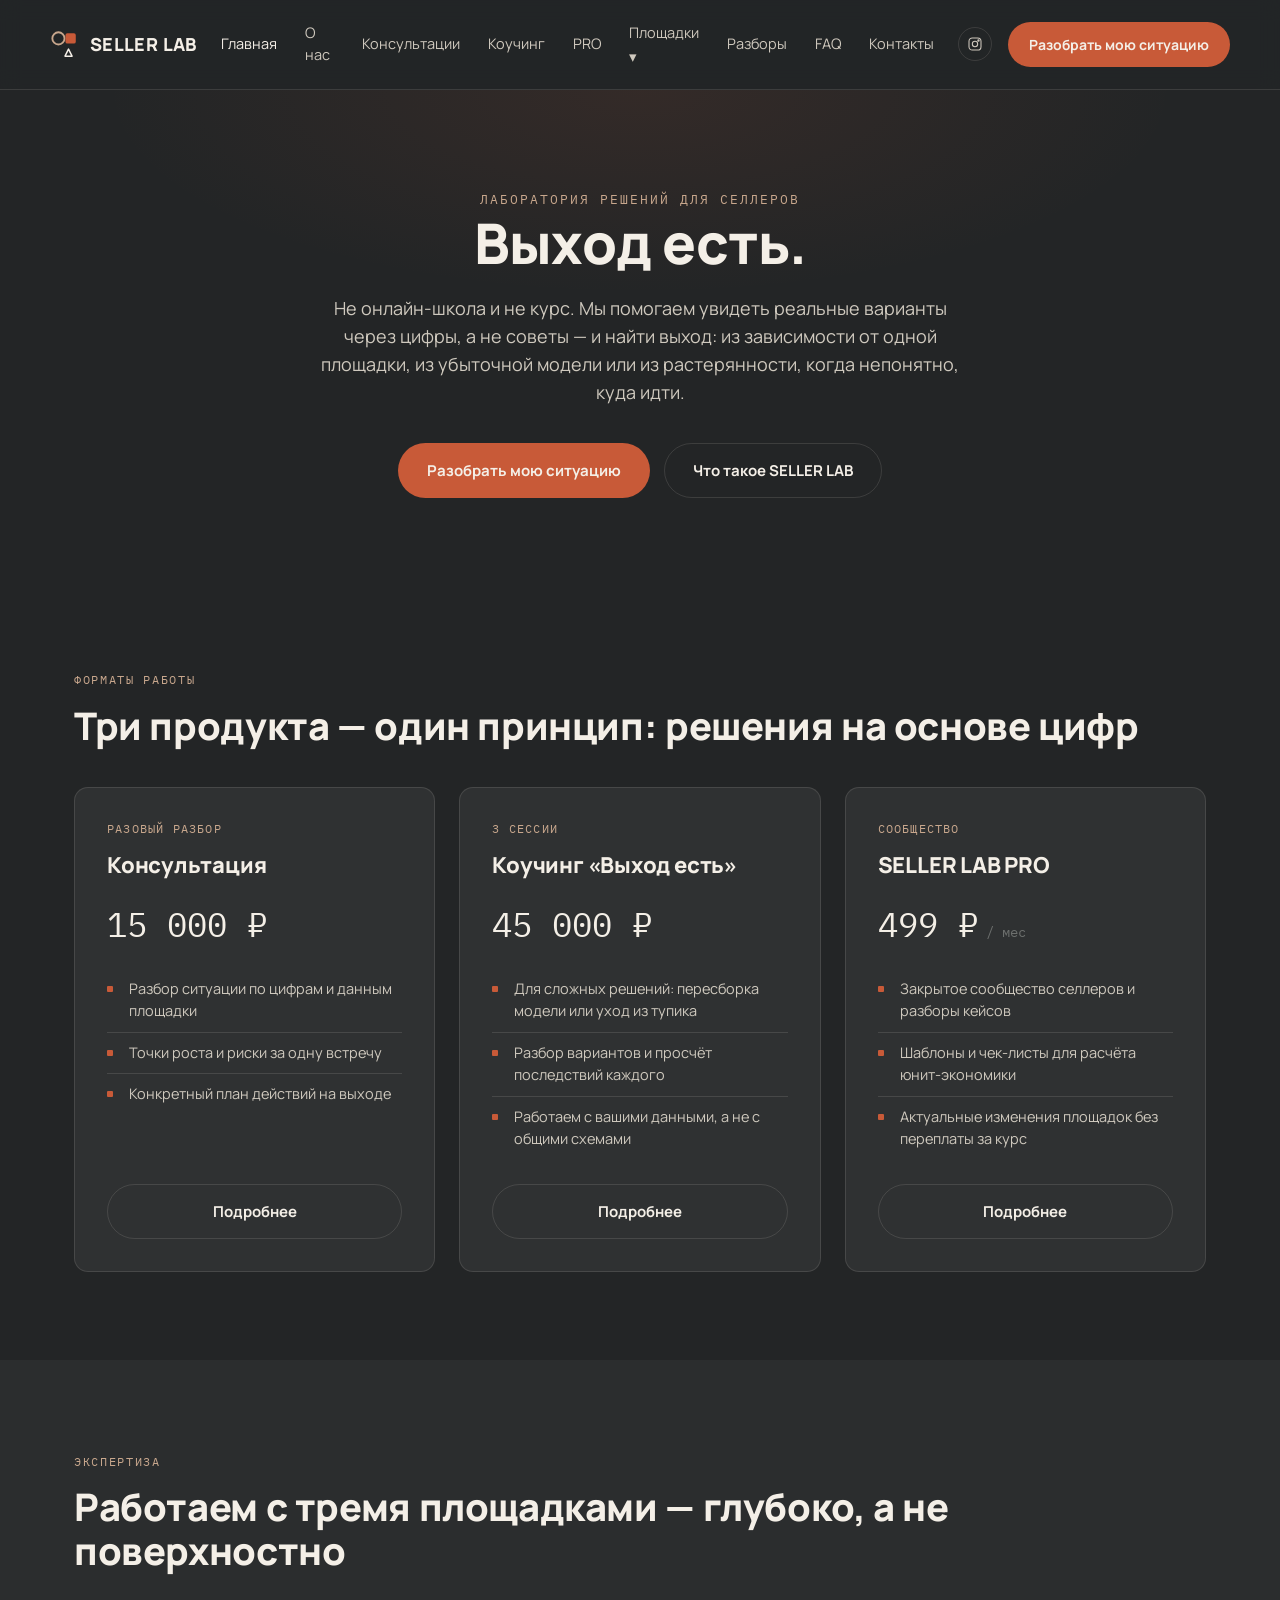
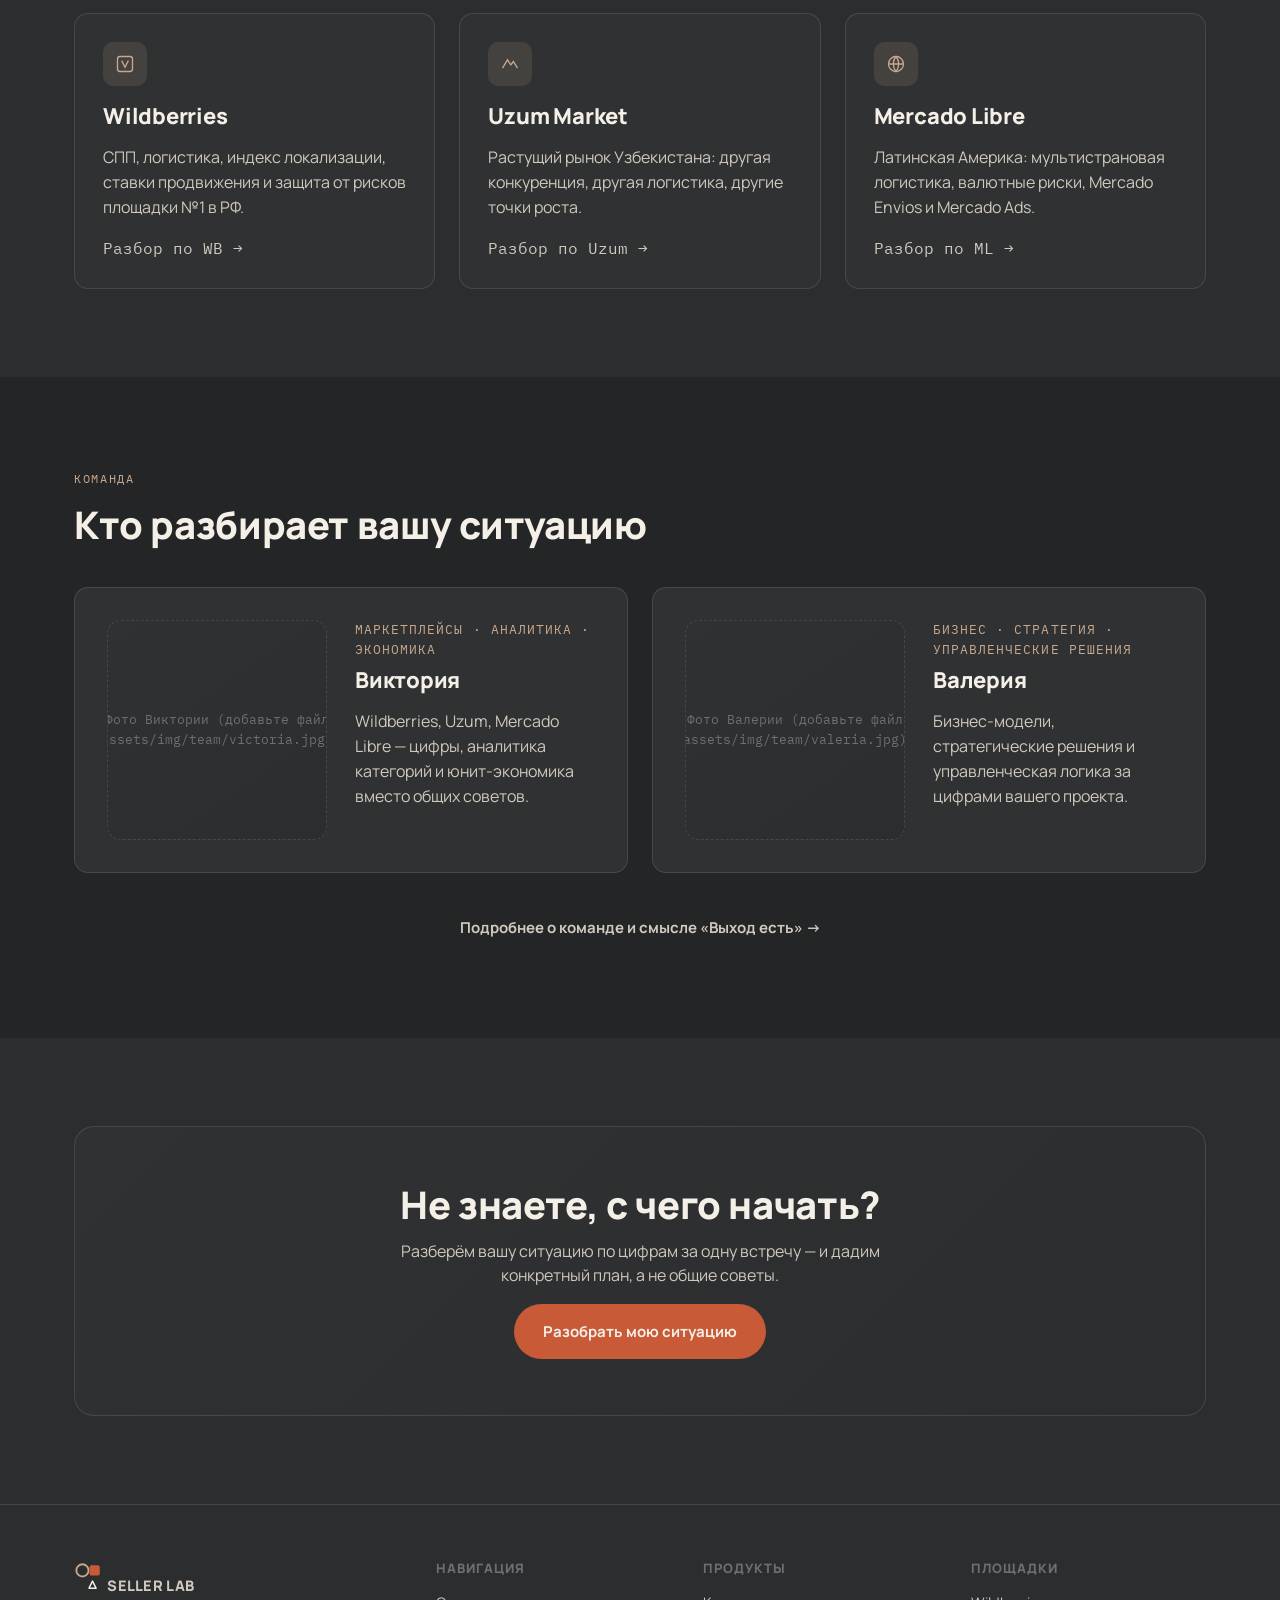
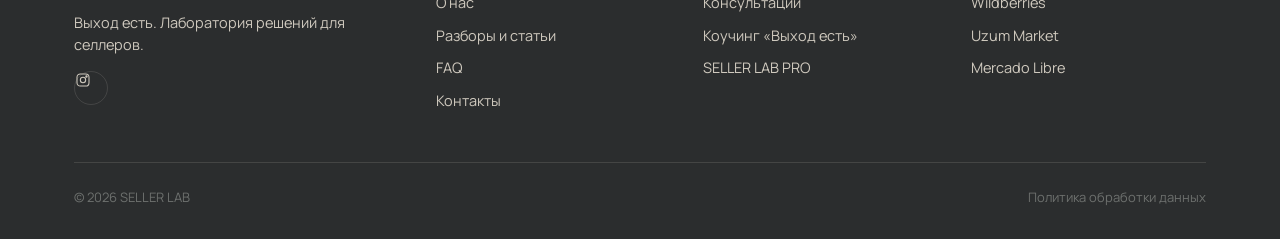
==== index.html @ f4eccfc7 "Собрать многостраничный сайт SELLER LAB 12 страниц по брифу: главная, о проекте и команде, консульта" ====
<!DOCTYPE html>
<html lang="ru">
<head>
<meta charset="UTF-8">
<meta name="viewport" content="width=device-width, initial-scale=1.0">
<title>SELLER LAB — лаборатория решений для селлеров</title>
<meta name="description" content="SELLER LAB помогает продавцам на маркетплейсах увидеть реальные варианты через цифры: консультации, коучинг «Выход есть» и закрытое сообщество PRO.">
<link rel="icon" type="image/svg+xml" href="assets/img/logo-mark.svg">
<link rel="stylesheet" href="assets/css/style.css">
<link rel="preconnect" href="https://fonts.googleapis.com">
<link rel="preconnect" href="https://fonts.gstatic.com" crossorigin>
<link href="https://fonts.googleapis.com/css2?family=Manrope:wght@400;500;700;800&family=IBM+Plex+Mono:wght@400;500;600&display=swap" rel="stylesheet">
</head>
<body>

<header class="header" data-header>
  <div class="container header__inner">
    <a href="index.html" class="logo">
      <svg viewBox="0 0 32 32" fill="none"><circle cx="9" cy="10" r="6.5" stroke="#C8A78D" stroke-width="2"/><rect x="16.5" y="4.5" width="11" height="11" rx="2" fill="#C85A38"/><path d="M16 29 L23.5 29 L19.75 21.5 Z" stroke="#F4EFE7" stroke-width="1.6" stroke-linejoin="round"/></svg>
      SELLER LAB
    </a>
    <nav class="nav">
      <a href="index.html" class="is-active">Главная</a>
      <a href="about.html">О нас</a>
      <a href="consulting.html">Консультации</a>
      <a href="coaching.html">Коучинг</a>
      <a href="pro.html">PRO</a>
      <div class="nav__drop">
        <a href="#">Площадки ▾</a>
        <div class="nav__drop-list">
          <a href="wildberries.html">Wildberries</a>
          <a href="uzum.html">Uzum Market</a>
          <a href="mercadolibre.html">Mercado Libre</a>
        </div>
      </div>
      <a href="cases.html">Разборы</a>
      <a href="faq.html">FAQ</a>
      <a href="contacts.html">Контакты</a>
    </nav>
    <div class="header__actions">
      <div class="socials">
        <a href="https://www.instagram.com/sellerlab_io/" target="_blank" rel="noopener" aria-label="Instagram"><svg viewBox="0 0 24 24" fill="none" stroke="currentColor" stroke-width="1.6"><rect x="3" y="3" width="18" height="18" rx="5"/><circle cx="12" cy="12" r="4"/><circle cx="17.2" cy="6.8" r="1"/></svg></a>
      </div>
      <a href="consulting.html#request" class="btn btn--primary btn--sm">Разобрать мою ситуацию</a>
      <button class="nav-toggle" data-nav-toggle aria-label="Меню">
        <svg viewBox="0 0 24 24" fill="none" stroke="currentColor" stroke-width="2"><path d="M3 6h18M3 12h18M3 18h18"/></svg>
      </button>
    </div>
  </div>
</header>

<section class="hero">
  <div class="container">
    <span class="hero__tag">Лаборатория решений для селлеров</span>
    <h1>Выход есть.</h1>
    <p class="hero__sub">Не онлайн-школа и не курс. Мы помогаем увидеть реальные варианты через цифры, а не советы — и найти выход: из зависимости от одной площадки, из убыточной модели или из растерянности, когда непонятно, куда идти.</p>
    <div class="hero__cta">
      <a href="consulting.html#request" class="btn btn--primary">Разобрать мою ситуацию</a>
      <a href="about.html" class="btn btn--outline">Что такое SELLER LAB</a>
    </div>
  </div>
</section>

<section class="section">
  <div class="container">
    <span class="section-tag">Форматы работы</span>
    <h2>Три продукта — один принцип: решения на основе цифр</h2>
    <div class="grid grid--3" style="margin-top:40px;">

      <div class="card product-card">
        <span class="product-card__label">Разовый разбор</span>
        <h3>Консультация</h3>
        <div class="product-card__price">15 000 ₽</div>
        <ul>
          <li>Разбор ситуации по цифрам и данным площадки</li>
          <li>Точки роста и риски за одну встречу</li>
          <li>Конкретный план действий на выходе</li>
        </ul>
        <a href="consulting.html" class="btn btn--outline btn--block">Подробнее</a>
      </div>

      <div class="card product-card">
        <span class="product-card__label">3 сессии</span>
        <h3>Коучинг «Выход есть»</h3>
        <div class="product-card__price">45 000 ₽</div>
        <ul>
          <li>Для сложных решений: пересборка модели или уход из тупика</li>
          <li>Разбор вариантов и просчёт последствий каждого</li>
          <li>Работаем с вашими данными, а не с общими схемами</li>
        </ul>
        <a href="coaching.html" class="btn btn--outline btn--block">Подробнее</a>
      </div>

      <div class="card product-card">
        <span class="product-card__label">Сообщество</span>
        <h3>SELLER LAB PRO</h3>
        <div class="product-card__price">499 ₽<span> / мес</span></div>
        <ul>
          <li>Закрытое сообщество селлеров и разборы кейсов</li>
          <li>Шаблоны и чек-листы для расчёта юнит-экономики</li>
          <li>Актуальные изменения площадок без переплаты за курс</li>
        </ul>
        <a href="pro.html" class="btn btn--outline btn--block">Подробнее</a>
      </div>

    </div>
  </div>
</section>

<section class="section section--alt">
  <div class="container">
    <span class="section-tag">Экспертиза</span>
    <h2>Работаем с тремя площадками — глубоко, а не поверхностно</h2>
    <div class="grid grid--3" style="margin-top:40px;">

      <a href="wildberries.html" class="card platform-card">
        <div class="platform-card__icon"><svg width="20" height="20" viewBox="0 0 24 24" fill="none" stroke="currentColor" stroke-width="1.6"><rect x="3" y="3" width="18" height="18" rx="3"/><path d="M8 8l4 8 4-8"/></svg></div>
        <h3>Wildberries</h3>
        <p>СПП, логистика, индекс локализации, ставки продвижения и защита от рисков площадки №1 в РФ.</p>
        <span class="btn--ghost mono">Разбор по WB →</span>
      </a>

      <a href="uzum.html" class="card platform-card">
        <div class="platform-card__icon"><svg width="20" height="20" viewBox="0 0 24 24" fill="none" stroke="currentColor" stroke-width="1.6"><path d="M3 17l6-10 4 6 3-4 5 8"/></svg></div>
        <h3>Uzum Market</h3>
        <p>Растущий рынок Узбекистана: другая конкуренция, другая логистика, другие точки роста.</p>
        <span class="btn--ghost mono">Разбор по Uzum →</span>
      </a>

      <a href="mercadolibre.html" class="card platform-card">
        <div class="platform-card__icon"><svg width="20" height="20" viewBox="0 0 24 24" fill="none" stroke="currentColor" stroke-width="1.6"><circle cx="12" cy="12" r="9"/><path d="M3 12h18M12 3a14 14 0 010 18 14 14 0 010-18z"/></svg></div>
        <h3>Mercado Libre</h3>
        <p>Латинская Америка: мультистрановая логистика, валютные риски, Mercado Envios и Mercado Ads.</p>
        <span class="btn--ghost mono">Разбор по ML →</span>
      </a>

    </div>
  </div>
</section>

<section class="section">
  <div class="container">
    <span class="section-tag">Команда</span>
    <h2>Кто разбирает вашу ситуацию</h2>
    <div class="grid grid--2" style="margin-top:40px;">
      <div class="card team-card">
        <div class="team-photo"><img src="assets/img/team/victoria.jpg" alt="Виктория" onerror="this.parentElement.textContent='Фото Виктории\n(добавьте файл assets/img/team/victoria.jpg)'"></div>
        <div>
          <div class="team-role">Маркетплейсы · аналитика · экономика</div>
          <h3>Виктория</h3>
          <p>Wildberries, Uzum, Mercado Libre — цифры, аналитика категорий и юнит-экономика вместо общих советов.</p>
        </div>
      </div>
      <div class="card team-card">
        <div class="team-photo"><img src="assets/img/team/valeria.jpg" alt="Валерия" onerror="this.parentElement.textContent='Фото Валерии\n(добавьте файл assets/img/team/valeria.jpg)'"></div>
        <div>
          <div class="team-role">Бизнес · стратегия · управленческие решения</div>
          <h3>Валерия</h3>
          <p>Бизнес-модели, стратегические решения и управленческая логика за цифрами вашего проекта.</p>
        </div>
      </div>
    </div>
    <div class="text-center" style="margin-top:32px;">
      <a href="about.html" class="btn btn--ghost mono">Подробнее о команде и смысле «Выход есть» →</a>
    </div>
  </div>
</section>

<section class="section section--alt">
  <div class="container">
    <div class="cta-banner">
      <h2>Не знаете, с чего начать?</h2>
      <p>Разберём вашу ситуацию по цифрам за одну встречу — и дадим конкретный план, а не общие советы.</p>
      <a href="consulting.html#request" class="btn btn--primary">Разобрать мою ситуацию</a>
    </div>
  </div>
</section>

<footer class="footer">
  <div class="container">
    <div class="footer__top">
      <div class="footer__col">
        <a href="index.html" class="logo" style="margin-bottom:14px;">
          <svg viewBox="0 0 32 32" fill="none"><circle cx="9" cy="10" r="6.5" stroke="#C8A78D" stroke-width="2"/><rect x="16.5" y="4.5" width="11" height="11" rx="2" fill="#C85A38"/><path d="M16 29 L23.5 29 L19.75 21.5 Z" stroke="#F4EFE7" stroke-width="1.6" stroke-linejoin="round"/></svg>
          SELLER LAB
        </a>
        <p>Выход есть. Лаборатория решений для селлеров.</p>
        <div class="socials" style="margin-top:14px;">
          <a href="https://www.instagram.com/sellerlab_io/" target="_blank" rel="noopener" aria-label="Instagram"><svg viewBox="0 0 24 24" fill="none" stroke="currentColor" stroke-width="1.6"><rect x="3" y="3" width="18" height="18" rx="5"/><circle cx="12" cy="12" r="4"/><circle cx="17.2" cy="6.8" r="1"/></svg></a>
        </div>
      </div>
      <div class="footer__col">
        <h4>Навигация</h4>
        <a href="about.html">О нас</a>
        <a href="cases.html">Разборы и статьи</a>
        <a href="faq.html">FAQ</a>
        <a href="contacts.html">Контакты</a>
      </div>
      <div class="footer__col">
        <h4>Продукты</h4>
        <a href="consulting.html">Консультации</a>
        <a href="coaching.html">Коучинг «Выход есть»</a>
        <a href="pro.html">SELLER LAB PRO</a>
      </div>
      <div class="footer__col">
        <h4>Площадки</h4>
        <a href="wildberries.html">Wildberries</a>
        <a href="uzum.html">Uzum Market</a>
        <a href="mercadolibre.html">Mercado Libre</a>
      </div>
    </div>
    <div class="footer__bottom">
      <span>© 2026 SELLER LAB</span>
      <a href="privacy.html">Политика обработки данных</a>
    </div>
  </div>
</footer>

<script src="assets/js/main.js"></script>
</body>
</html>
---- assets/css/style.css ----
/* ==========================================================================
   SELLER LAB — базовые стили
   Палитра «Карбон и паприка»: 60–70% фон, 20–30% графит/песок, паприка ≤10% — только акцент
   ========================================================================== */

:root {
  --carbon: #232526;
  --carbon-soft: #2b2d2e;
  --carbon-card: #2f3132;
  --graphite: #6D706E;
  --paprika: #C85A38;
  --paprika-dark: #a94a2d;
  --sand: #C8A78D;
  --ivory: #F4EFE7;
  --ivory-dim: #cfc9be;
  --border: rgba(244, 239, 231, 0.12);

  --font-head: 'Manrope', Arial, sans-serif;
  --font-mono: 'IBM Plex Mono', 'Courier New', monospace;

  --container: 1180px;
  --radius: 14px;
}

* { box-sizing: border-box; }

html { scroll-behavior: smooth; }

body {
  margin: 0;
  background: var(--carbon);
  color: var(--ivory);
  font-family: var(--font-head);
  font-size: 16px;
  line-height: 1.55;
  -webkit-font-smoothing: antialiased;
}

img { max-width: 100%; display: block; }

a { color: inherit; text-decoration: none; }

h1, h2, h3, h4 {
  font-family: var(--font-head);
  font-weight: 800;
  line-height: 1.15;
  margin: 0 0 16px;
  letter-spacing: -0.01em;
}

h1 { font-size: clamp(32px, 5vw, 56px); }
h2 { font-size: clamp(26px, 3.4vw, 38px); }
h3 { font-size: 22px; }

p { margin: 0 0 16px; color: var(--ivory-dim); }

.lead { font-size: 19px; color: var(--ivory); }

.mono { font-family: var(--font-mono); }

.container {
  max-width: var(--container);
  margin: 0 auto;
  padding: 0 24px;
}

.section { padding: 88px 0; }
.section--tight { padding: 56px 0; }
.section--alt { background: var(--carbon-soft); }

.section-tag {
  font-family: var(--font-mono);
  color: var(--sand);
  text-transform: uppercase;
  letter-spacing: 0.14em;
  font-size: 12px;
  margin-bottom: 14px;
  display: inline-block;
}

/* ---------- Кнопки ---------- */

.btn {
  display: inline-flex;
  align-items: center;
  justify-content: center;
  gap: 8px;
  padding: 15px 28px;
  border-radius: 999px;
  font-family: var(--font-head);
  font-weight: 700;
  font-size: 15px;
  border: 1px solid transparent;
  cursor: pointer;
  transition: transform 0.15s ease, background 0.15s ease, border-color 0.15s ease, color 0.15s ease;
  white-space: nowrap;
}
.btn:hover { transform: translateY(-1px); }

.btn--primary {
  background: var(--paprika);
  color: var(--ivory);
}
.btn--primary:hover { background: var(--paprika-dark); }

.btn--outline {
  background: transparent;
  border-color: var(--border);
  color: var(--ivory);
}
.btn--outline:hover { border-color: var(--sand); color: var(--sand); }

.btn--ghost {
  background: transparent;
  color: var(--ivory-dim);
  padding: 10px 0;
}
.btn--ghost:hover { color: var(--ivory); }

.btn--block { width: 100%; }
.btn--sm { padding: 11px 20px; font-size: 14px; }

/* ---------- Header ---------- */

.header {
  position: sticky;
  top: 0;
  z-index: 100;
  background: rgba(35, 37, 38, 0.92);
  backdrop-filter: blur(10px);
  border-bottom: 1px solid var(--border);
}

.header__inner {
  display: flex;
  align-items: center;
  justify-content: space-between;
  padding: 16px 0;
  gap: 24px;
}

.logo {
  display: flex;
  align-items: center;
  gap: 10px;
  font-family: var(--font-head);
  font-weight: 800;
  font-size: 18px;
  letter-spacing: 0.02em;
  color: var(--ivory);
  flex-shrink: 0;
}
.logo svg { width: 30px; height: 30px; }

.nav {
  display: flex;
  align-items: center;
  gap: 28px;
  flex: 1;
  justify-content: center;
}

.nav a {
  font-size: 14.5px;
  color: var(--ivory-dim);
  position: relative;
  padding: 6px 0;
}
.nav a:hover, .nav a.is-active { color: var(--ivory); }

.nav__drop { position: relative; }
.nav__drop-list {
  position: absolute;
  top: 100%;
  left: 50%;
  transform: translateX(-50%);
  background: var(--carbon-card);
  border: 1px solid var(--border);
  border-radius: 10px;
  padding: 8px;
  min-width: 190px;
  display: none;
  box-shadow: 0 20px 40px rgba(0,0,0,0.35);
}
.nav__drop:hover .nav__drop-list,
.nav__drop:focus-within .nav__drop-list { display: block; }
.nav__drop-list a {
  display: block;
  padding: 9px 12px;
  border-radius: 6px;
  font-size: 14px;
}
.nav__drop-list a:hover { background: rgba(244,239,231,0.06); }

.header__actions {
  display: flex;
  align-items: center;
  gap: 16px;
  flex-shrink: 0;
}

.socials { display: flex; gap: 12px; }
.socials a {
  width: 34px; height: 34px;
  display: flex; align-items: center; justify-content: center;
  border: 1px solid var(--border);
  border-radius: 50%;
  color: var(--ivory-dim);
}
.socials a:hover { color: var(--paprika); border-color: var(--sand); }
.socials svg { width: 16px; height: 16px; }

.nav-toggle {
  display: none;
  width: 40px; height: 40px;
  border: 1px solid var(--border);
  border-radius: 8px;
  background: transparent;
  color: var(--ivory);
  align-items: center;
  justify-content: center;
  cursor: pointer;
}

@media (max-width: 980px) {
  .nav { display: none; }
  .header__actions .socials { display: none; }
  .nav-toggle { display: flex; }

  .header.is-open .nav {
    display: flex;
    flex-direction: column;
    align-items: flex-start;
    gap: 4px;
    position: absolute;
    top: 100%; left: 0; right: 0;
    background: var(--carbon-card);
    border-bottom: 1px solid var(--border);
    padding: 12px 24px 20px;
  }
  .header.is-open .nav__drop-list {
    display: block;
    position: static;
    transform: none;
    border: none;
    background: transparent;
    padding: 0 0 0 12px;
    min-width: 0;
  }
  .header.is-open .nav a { padding: 10px 0; width: 100%; }
}

/* ---------- Hero ---------- */

.hero {
  padding: 96px 0 80px;
  text-align: center;
  background:
    radial-gradient(60% 60% at 50% 0%, rgba(200,90,56,0.10), transparent 70%),
    var(--carbon);
}
.hero__tag {
  font-family: var(--font-mono);
  color: var(--sand);
  letter-spacing: 0.16em;
  text-transform: uppercase;
  font-size: 12.5px;
  margin-bottom: 20px;
}
.hero h1 { max-width: 900px; margin-left: auto; margin-right: auto; }
.hero__sub {
  max-width: 640px;
  margin: 20px auto 36px;
  font-size: 18px;
}
.hero__cta {
  display: flex;
  gap: 14px;
  justify-content: center;
  flex-wrap: wrap;
}

/* ---------- Карточки ---------- */

.grid {
  display: grid;
  gap: 24px;
}
.grid--3 { grid-template-columns: repeat(3, 1fr); }
.grid--2 { grid-template-columns: repeat(2, 1fr); }
@media (max-width: 900px) {
  .grid--3, .grid--2 { grid-template-columns: 1fr; }
}

.card {
  background: var(--carbon-card);
  border: 1px solid var(--border);
  border-radius: var(--radius);
  padding: 32px;
}

.product-card {
  display: flex;
  flex-direction: column;
  height: 100%;
}
.product-card__label {
  font-family: var(--font-mono);
  font-size: 12px;
  color: var(--sand);
  text-transform: uppercase;
  letter-spacing: 0.1em;
  margin-bottom: 14px;
}
.product-card__price {
  font-family: var(--font-mono);
  font-size: 34px;
  color: var(--ivory);
  margin: 4px 0 18px;
}
.product-card__price span {
  font-size: 14px;
  color: var(--graphite);
  font-weight: 400;
}
.product-card ul {
  list-style: none;
  padding: 0;
  margin: 0 0 24px;
  flex: 1;
}
.product-card ul li {
  padding: 9px 0 9px 22px;
  position: relative;
  color: var(--ivory-dim);
  font-size: 14.5px;
  border-top: 1px solid var(--border);
}
.product-card ul li:first-child { border-top: none; }
.product-card ul li::before {
  content: "";
  position: absolute;
  left: 0; top: 17px;
  width: 6px; height: 6px;
  background: var(--paprika);
  border-radius: 1px;
}

.platform-card {
  padding: 28px;
}
.platform-card__icon {
  width: 44px; height: 44px;
  border-radius: 10px;
  background: rgba(200,167,141,0.14);
  display: flex; align-items: center; justify-content: center;
  margin-bottom: 18px;
  color: var(--sand);
}

/* ---------- Команда ---------- */

.team-card {
  display: grid;
  grid-template-columns: 220px 1fr;
  gap: 28px;
  align-items: start;
}
@media (max-width: 700px) {
  .team-card { grid-template-columns: 1fr; }
}
.team-photo {
  width: 100%;
  aspect-ratio: 1 / 1;
  border-radius: var(--radius);
  overflow: hidden;
  background: linear-gradient(145deg, var(--carbon-card), var(--carbon-soft));
  border: 1px dashed var(--border);
  display: flex;
  align-items: center;
  justify-content: center;
  text-align: center;
  color: var(--graphite);
  font-size: 12.5px;
  font-family: var(--font-mono);
  padding: 16px;
}
.team-photo img { width: 100%; height: 100%; object-fit: cover; }
.team-role {
  font-family: var(--font-mono);
  color: var(--sand);
  font-size: 13px;
  text-transform: uppercase;
  letter-spacing: 0.08em;
  margin-bottom: 8px;
}

/* ---------- Формы ---------- */

.form { max-width: 640px; }
.form-row {
  display: grid;
  grid-template-columns: 1fr 1fr;
  gap: 18px;
}
@media (max-width: 640px) {
  .form-row { grid-template-columns: 1fr; }
}
.field { margin-bottom: 18px; }
.field label {
  display: block;
  font-size: 13.5px;
  color: var(--ivory-dim);
  margin-bottom: 8px;
}
.field input,
.field textarea,
.field select {
  width: 100%;
  background: var(--carbon-soft);
  border: 1px solid var(--border);
  border-radius: 10px;
  padding: 13px 14px;
  color: var(--ivory);
  font-family: var(--font-head);
  font-size: 14.5px;
}
.field input:focus,
.field textarea:focus,
.field select:focus {
  outline: none;
  border-color: var(--sand);
}
.field textarea { resize: vertical; min-height: 100px; }

.field--checkbox {
  display: flex;
  align-items: flex-start;
  gap: 10px;
}
.field--checkbox input { width: auto; margin-top: 4px; }
.field--checkbox label { margin: 0; font-size: 13px; color: var(--graphite); }
.field--checkbox a { color: var(--sand); text-decoration: underline; }

.form-note {
  font-size: 13px;
  color: var(--graphite);
  margin-top: 10px;
}

.form-status {
  display: none;
  margin-top: 18px;
  padding: 16px 18px;
  border-radius: 10px;
  background: rgba(200,90,56,0.12);
  border: 1px solid rgba(200,90,56,0.35);
  color: var(--ivory);
  font-size: 14.5px;
}
.form-status.is-visible { display: block; }

/* ---------- FAQ ---------- */

.faq-item {
  border-bottom: 1px solid var(--border);
}
.faq-item summary {
  list-style: none;
  cursor: pointer;
  padding: 22px 0;
  display: flex;
  justify-content: space-between;
  align-items: center;
  gap: 16px;
  font-weight: 700;
  font-size: 16.5px;
}
.faq-item summary::-webkit-details-marker { display: none; }
.faq-item summary::after {
  content: "+";
  font-family: var(--font-mono);
  font-size: 22px;
  color: var(--sand);
  flex-shrink: 0;
  transition: transform 0.2s ease;
}
.faq-item[open] summary::after { transform: rotate(45deg); }
.faq-item p { padding-bottom: 22px; margin: 0; }

/* ---------- CTA-баннер ---------- */

.cta-banner {
  background: linear-gradient(135deg, var(--carbon-card), var(--carbon-soft));
  border: 1px solid var(--border);
  border-radius: 20px;
  padding: 56px;
  text-align: center;
}
.cta-banner h2 { margin-bottom: 12px; }
.cta-banner p { max-width: 520px; margin-left: auto; margin-right: auto; }

/* ---------- Таблица «входит / не входит» ---------- */

.scope-grid {
  display: grid;
  grid-template-columns: 1fr 1fr;
  gap: 24px;
}
@media (max-width: 700px) { .scope-grid { grid-template-columns: 1fr; } }
.scope-col h3 { font-size: 16px; margin-bottom: 16px; }
.scope-col.is-in h3 { color: var(--sand); }
.scope-col.is-out h3 { color: var(--graphite); }
.scope-col ul { list-style: none; padding: 0; margin: 0; }
.scope-col li {
  padding: 10px 0 10px 24px;
  position: relative;
  font-size: 14.5px;
  color: var(--ivory-dim);
  border-top: 1px solid var(--border);
}
.scope-col li:first-child { border-top: none; }
.scope-col.is-in li::before { content: "+"; position: absolute; left: 0; color: var(--paprika); font-family: var(--font-mono); }
.scope-col.is-out li::before { content: "–"; position: absolute; left: 0; color: var(--graphite); font-family: var(--font-mono); }

/* ---------- Footer ---------- */

.footer {
  border-top: 1px solid var(--border);
  padding: 56px 0 32px;
  background: var(--carbon-soft);
}
.footer__top {
  display: grid;
  grid-template-columns: 1.4fr 1fr 1fr 1fr;
  gap: 32px;
  padding-bottom: 40px;
}
@media (max-width: 800px) {
  .footer__top { grid-template-columns: 1fr 1fr; }
}
.footer__col h4 {
  font-size: 13px;
  text-transform: uppercase;
  letter-spacing: 0.08em;
  color: var(--graphite);
  margin-bottom: 16px;
}
.footer__col a, .footer__col p {
  display: block;
  font-size: 14.5px;
  color: var(--ivory-dim);
  margin-bottom: 10px;
}
.footer__col a:hover { color: var(--sand); }
.footer__bottom {
  border-top: 1px solid var(--border);
  padding-top: 24px;
  display: flex;
  justify-content: space-between;
  flex-wrap: wrap;
  gap: 12px;
  font-size: 13px;
  color: var(--graphite);
}

/* ---------- Утилиты ---------- */

.text-center { text-align: center; }
.mt-0 { margin-top: 0; }
.mx-auto { margin-left: auto; margin-right: auto; }
.max-w-sub { max-width: 640px; }
.stack { display: flex; flex-direction: column; gap: 16px; }
.tag-list { display: flex; flex-wrap: wrap; gap: 10px; margin: 24px 0; }
.tag-list span {
  font-family: var(--font-mono);
  font-size: 12.5px;
  padding: 7px 14px;
  border: 1px solid var(--border);
  border-radius: 999px;
  color: var(--sand);
}

.breadcrumb {
  font-family: var(--font-mono);
  font-size: 12.5px;
  color: var(--graphite);
  padding: 18px 0 0;
}
.breadcrumb a:hover { color: var(--sand); }

.numbered-steps { counter-reset: step; list-style: none; padding: 0; margin: 0; }
.numbered-steps li {
  counter-increment: step;
  position: relative;
  padding: 24px 0 24px 56px;
  border-top: 1px solid var(--border);
}
.numbered-steps li:first-child { border-top: none; }
.numbered-steps li::before {
  content: counter(step, decimal-leading-zero);
  position: absolute;
  left: 0; top: 22px;
  font-family: var(--font-mono);
  color: var(--paprika);
  font-size: 15px;
}
.numbered-steps h3 { margin-bottom: 6px; font-size: 17px; }
.numbered-steps p { margin: 0; }
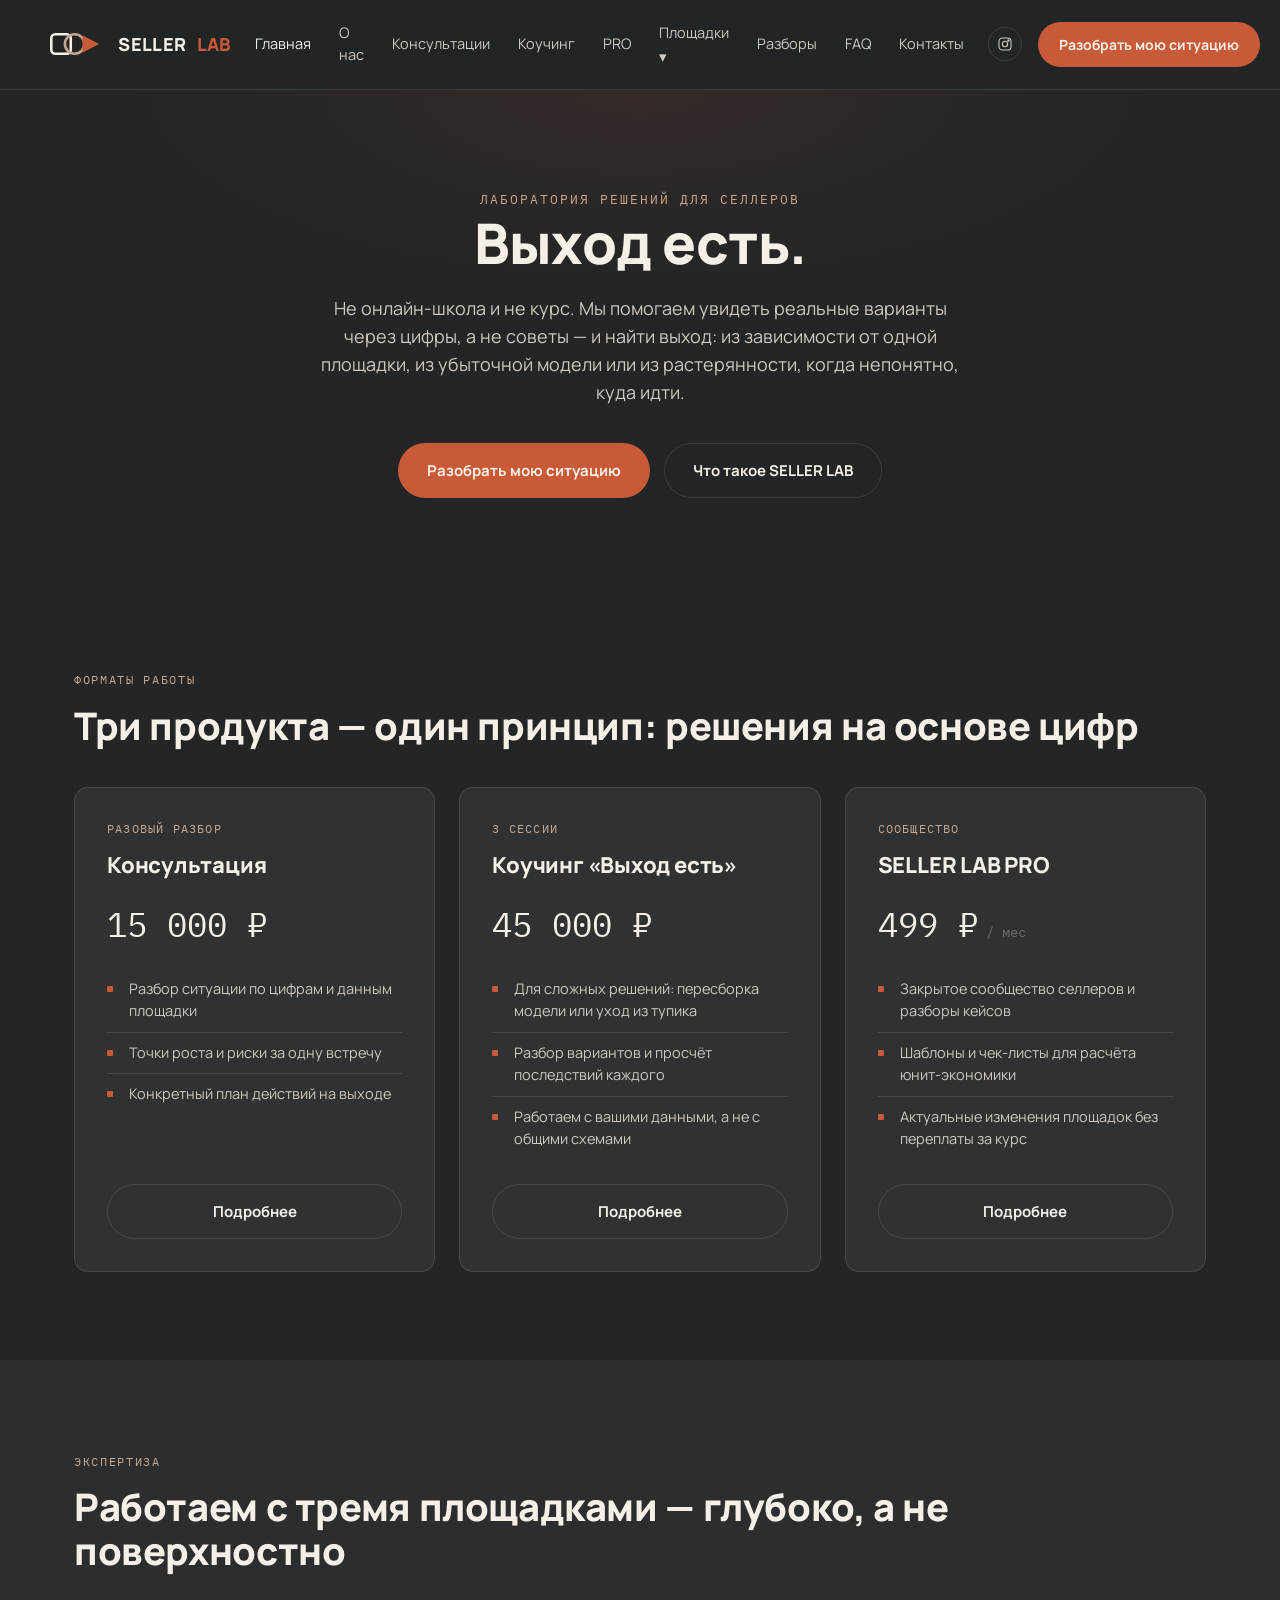
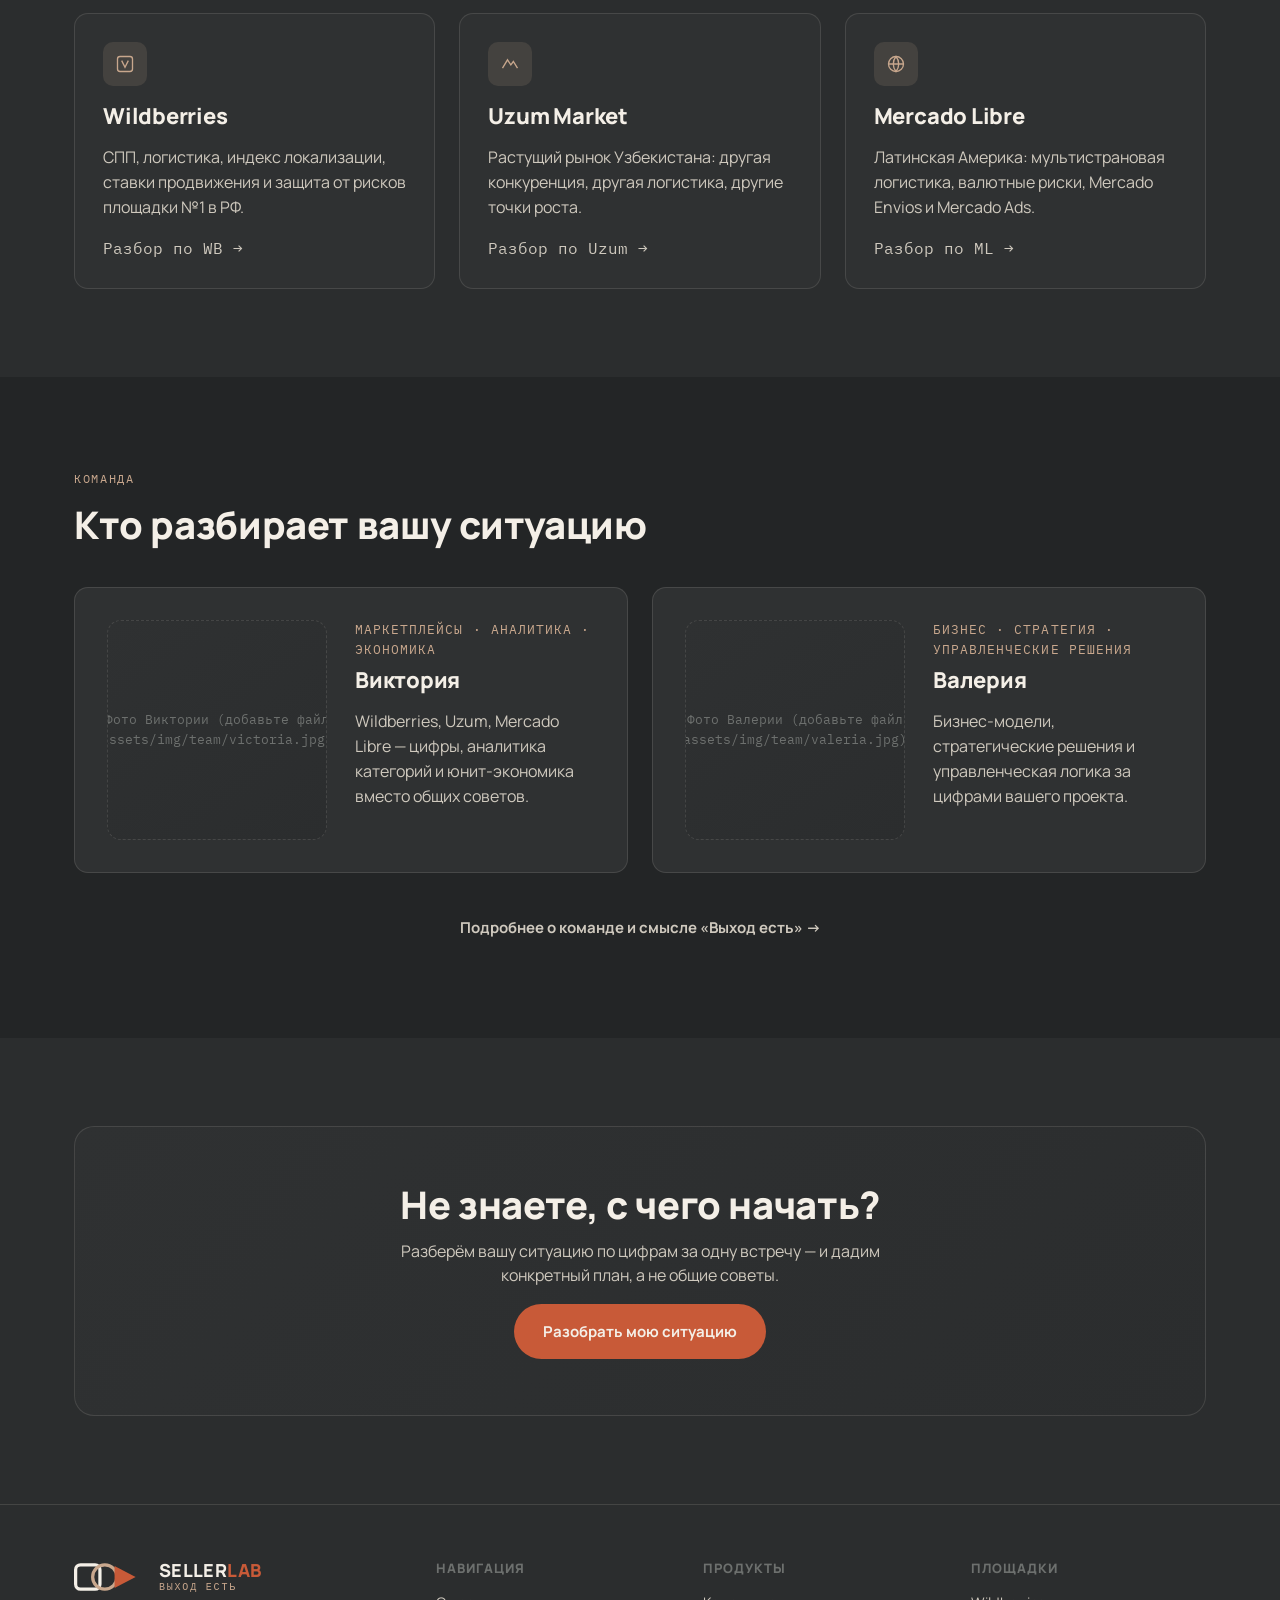
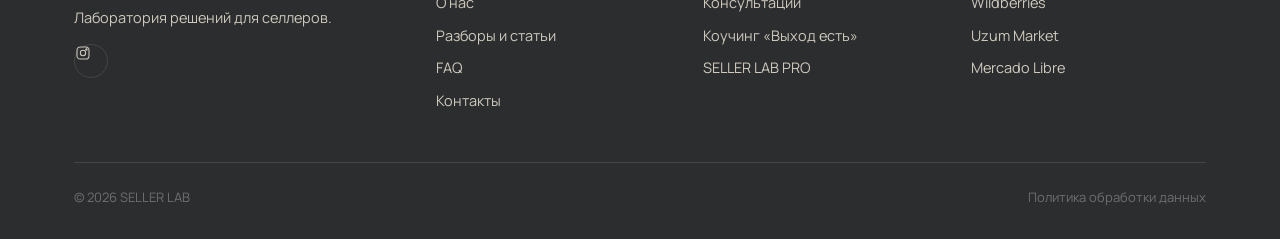
==== commit ade8808a: "Заменить временный логотип на фирменный знак по брендбуку По присланному логопаку SELLER LAB (Три со" ====
--- a/index.html
+++ b/index.html
@@ -16,8 +16,8 @@
 <header class="header" data-header>
   <div class="container header__inner">
     <a href="index.html" class="logo">
-      <svg viewBox="0 0 32 32" fill="none"><circle cx="9" cy="10" r="6.5" stroke="#C8A78D" stroke-width="2"/><rect x="16.5" y="4.5" width="11" height="11" rx="2" fill="#C85A38"/><path d="M16 29 L23.5 29 L19.75 21.5 Z" stroke="#F4EFE7" stroke-width="1.6" stroke-linejoin="round"/></svg>
-      SELLER LAB
+      <svg viewBox="0 0 180 74" fill="none"><rect x="4" y="7" width="60" height="60" rx="12" stroke="#F4EFE7" stroke-width="8"/><circle cx="76" cy="37" r="30" stroke="#C8A78D" stroke-width="8"/><path d="M100 10 L100 64 L152 37 Z" fill="#C85A38"/></svg>
+      SELLER<span style="color:var(--paprika)">LAB</span>
     </a>
     <nav class="nav">
       <a href="index.html" class="is-active">Главная</a>
@@ -180,11 +180,11 @@
   <div class="container">
     <div class="footer__top">
       <div class="footer__col">
-        <a href="index.html" class="logo" style="margin-bottom:14px;">
-          <svg viewBox="0 0 32 32" fill="none"><circle cx="9" cy="10" r="6.5" stroke="#C8A78D" stroke-width="2"/><rect x="16.5" y="4.5" width="11" height="11" rx="2" fill="#C85A38"/><path d="M16 29 L23.5 29 L19.75 21.5 Z" stroke="#F4EFE7" stroke-width="1.6" stroke-linejoin="round"/></svg>
-          SELLER LAB
+        <a href="index.html" class="logo footer-logo">
+          <svg viewBox="0 0 180 74" fill="none"><rect x="4" y="7" width="60" height="60" rx="12" stroke="#F4EFE7" stroke-width="8"/><circle cx="76" cy="37" r="30" stroke="#C8A78D" stroke-width="8"/><path d="M100 10 L100 64 L152 37 Z" fill="#C85A38"/></svg>
+          <span class="logo__stack"><span class="logo__word">SELLER<span style="color:var(--paprika)">LAB</span></span><span class="logo__tag">Выход есть</span></span>
         </a>
-        <p>Выход есть. Лаборатория решений для селлеров.</p>
+        <p>Лаборатория решений для селлеров.</p>
         <div class="socials" style="margin-top:14px;">
           <a href="https://www.instagram.com/sellerlab_io/" target="_blank" rel="noopener" aria-label="Instagram"><svg viewBox="0 0 24 24" fill="none" stroke="currentColor" stroke-width="1.6"><rect x="3" y="3" width="18" height="18" rx="5"/><circle cx="12" cy="12" r="4"/><circle cx="17.2" cy="6.8" r="1"/></svg></a>
         </div>
--- a/assets/css/style.css
+++ b/assets/css/style.css
@@ -150,7 +150,27 @@
   color: var(--ivory);
   flex-shrink: 0;
 }
-.logo svg { width: 30px; height: 30px; }
+.logo svg { height: 24px; width: auto; }
+
+.footer__col a.footer-logo {
+  display: flex;
+  align-items: center;
+  gap: 12px;
+  color: var(--ivory);
+  font-weight: 800;
+  font-size: 18px;
+  margin-bottom: 14px !important;
+}
+.footer__col a.footer-logo svg { height: 30px; width: auto; }
+.logo__stack { display: inline-flex; flex-direction: column; gap: 4px; line-height: 1; }
+.logo__tag {
+  font-family: var(--font-mono);
+  font-size: 10px;
+  letter-spacing: 0.18em;
+  text-transform: uppercase;
+  color: var(--sand);
+  font-weight: 500;
+}
 
 .nav {
   display: flex;
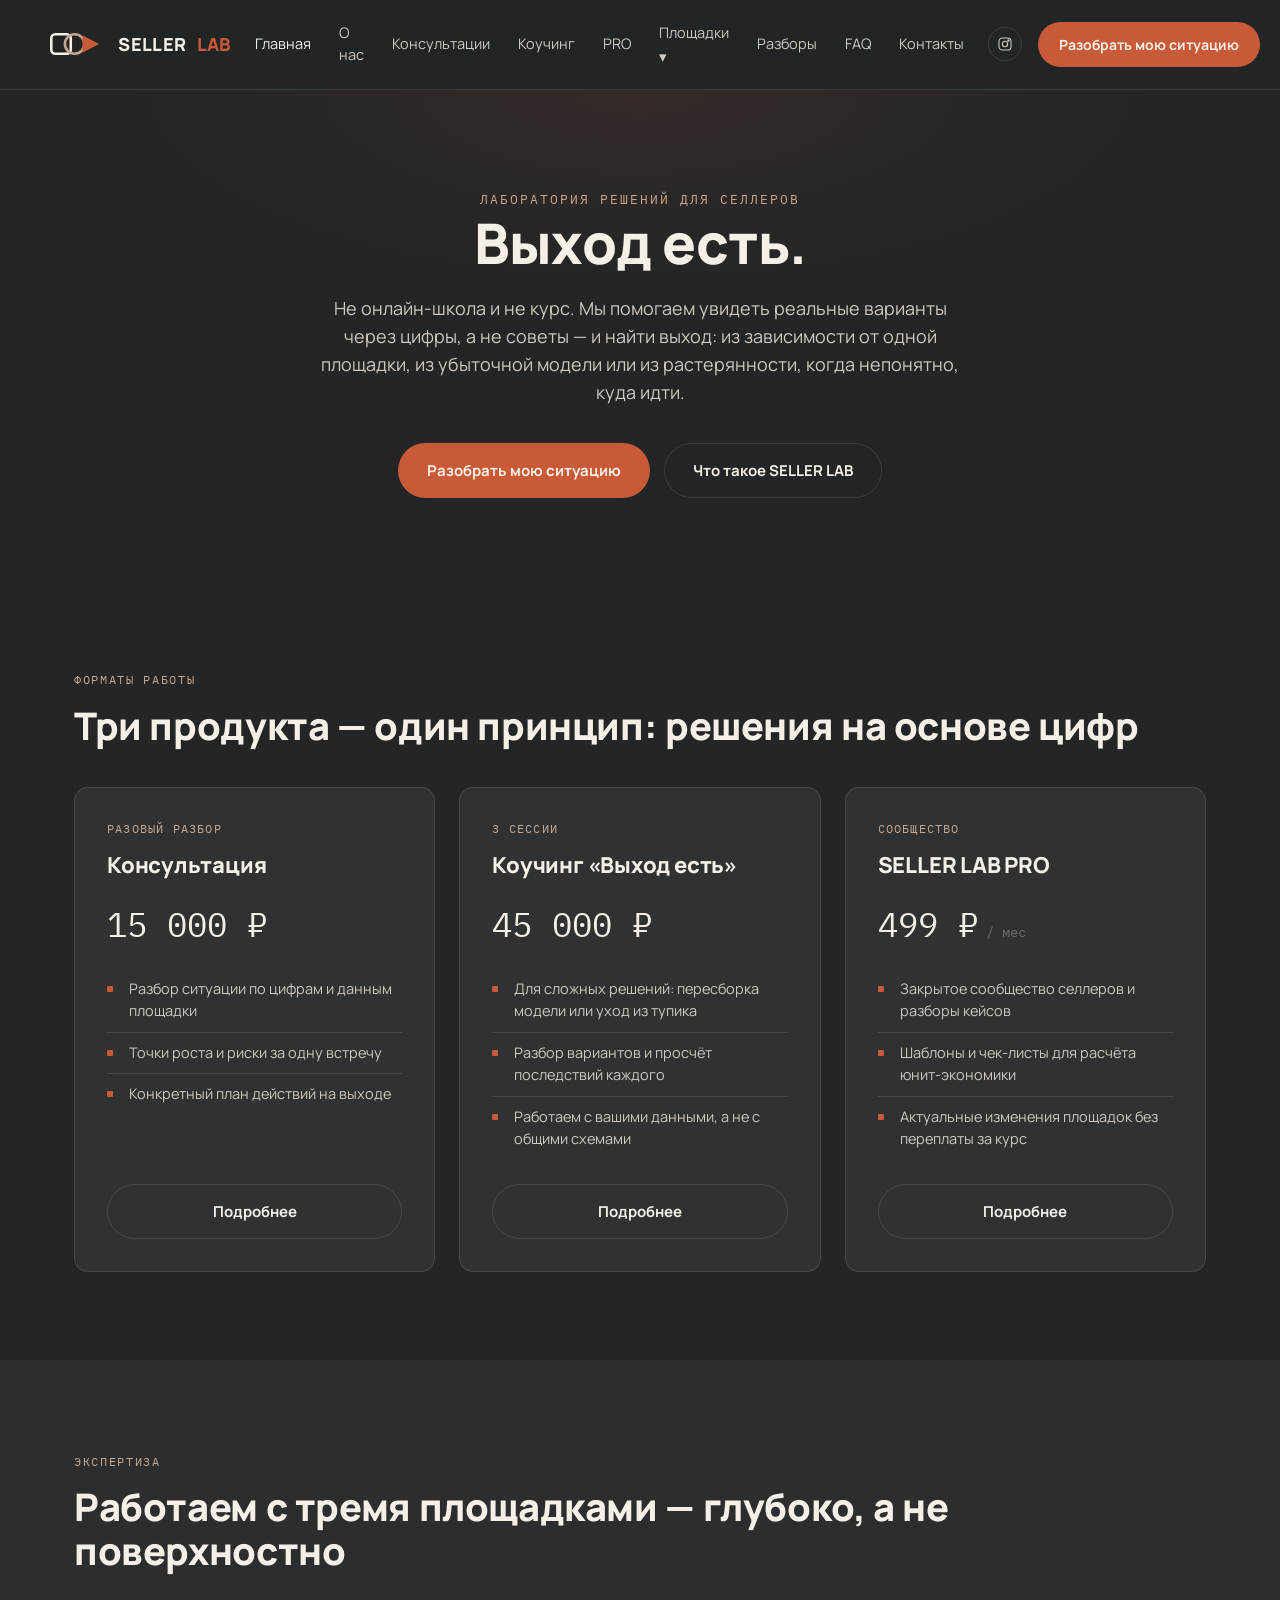
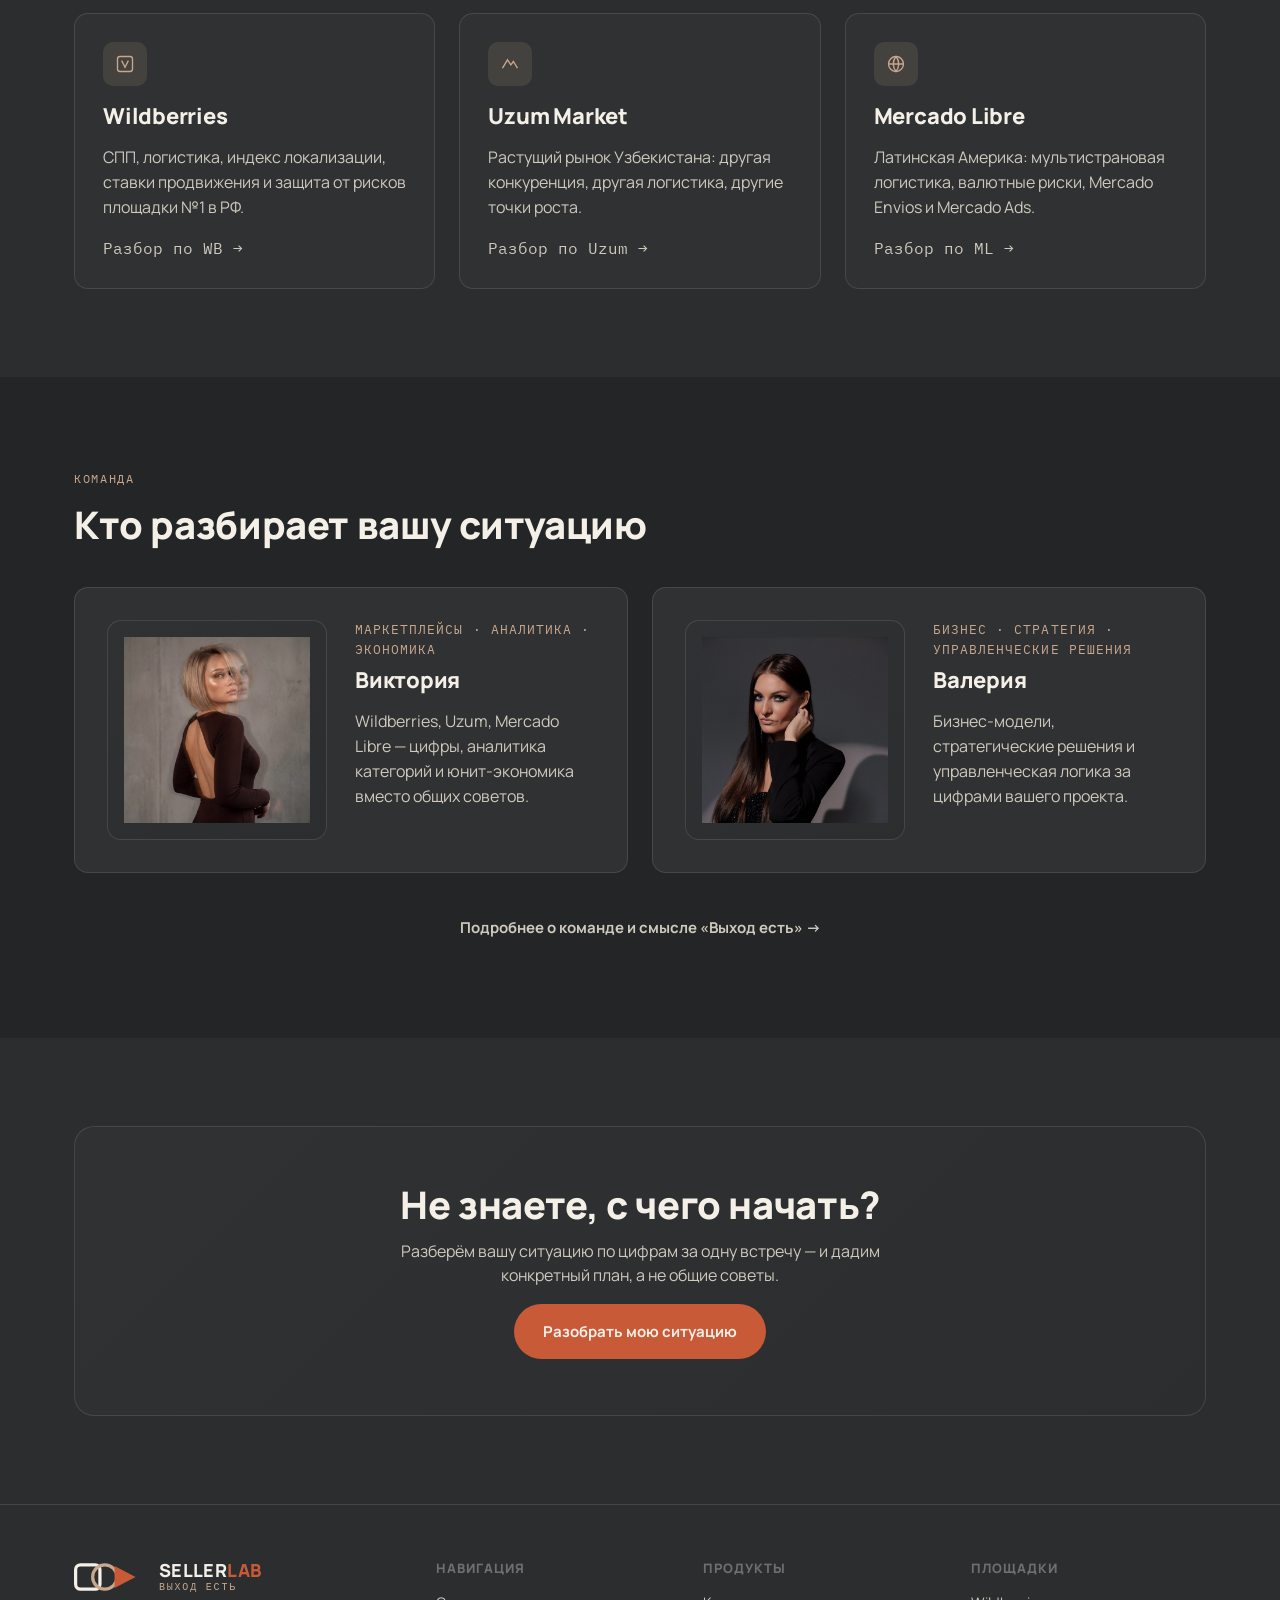
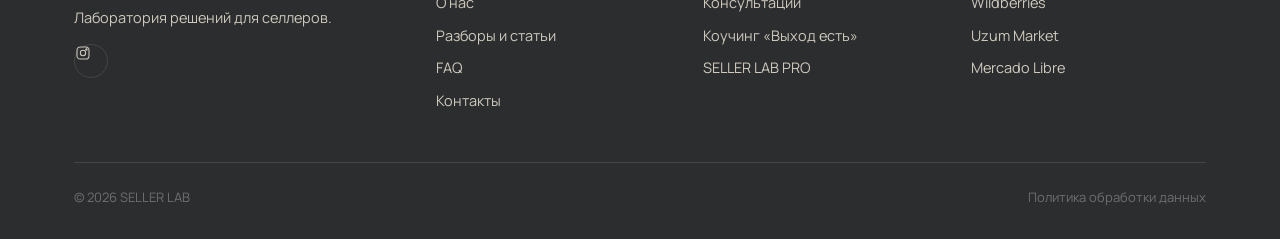
==== commit 78531f57: "Подставить реальные фото команды вместо заглушек Фото Виктории и Валерии загружены в assets/img/ (пе" ====
--- a/index.html
+++ b/index.html
@@ -144,7 +144,7 @@
     <h2>Кто разбирает вашу ситуацию</h2>
     <div class="grid grid--2" style="margin-top:40px;">
       <div class="card team-card">
-        <div class="team-photo"><img src="assets/img/team/victoria.jpg" alt="Виктория" onerror="this.parentElement.textContent='Фото Виктории\n(добавьте файл assets/img/team/victoria.jpg)'"></div>
+        <div class="team-photo"><img src="assets/img/victoria.jpg" alt="Виктория"></div>
         <div>
           <div class="team-role">Маркетплейсы · аналитика · экономика</div>
           <h3>Виктория</h3>
@@ -152,7 +152,7 @@
         </div>
       </div>
       <div class="card team-card">
-        <div class="team-photo"><img src="assets/img/team/valeria.jpg" alt="Валерия" onerror="this.parentElement.textContent='Фото Валерии\n(добавьте файл assets/img/team/valeria.jpg)'"></div>
+        <div class="team-photo"><img src="assets/img/valeria.jpg" alt="Валерия"></div>
         <div>
           <div class="team-role">Бизнес · стратегия · управленческие решения</div>
           <h3>Валерия</h3>
--- a/assets/css/style.css
+++ b/assets/css/style.css
@@ -395,7 +395,7 @@
   border-radius: var(--radius);
   overflow: hidden;
   background: linear-gradient(145deg, var(--carbon-card), var(--carbon-soft));
-  border: 1px dashed var(--border);
+  border: 1px solid var(--border);
   display: flex;
   align-items: center;
   justify-content: center;
